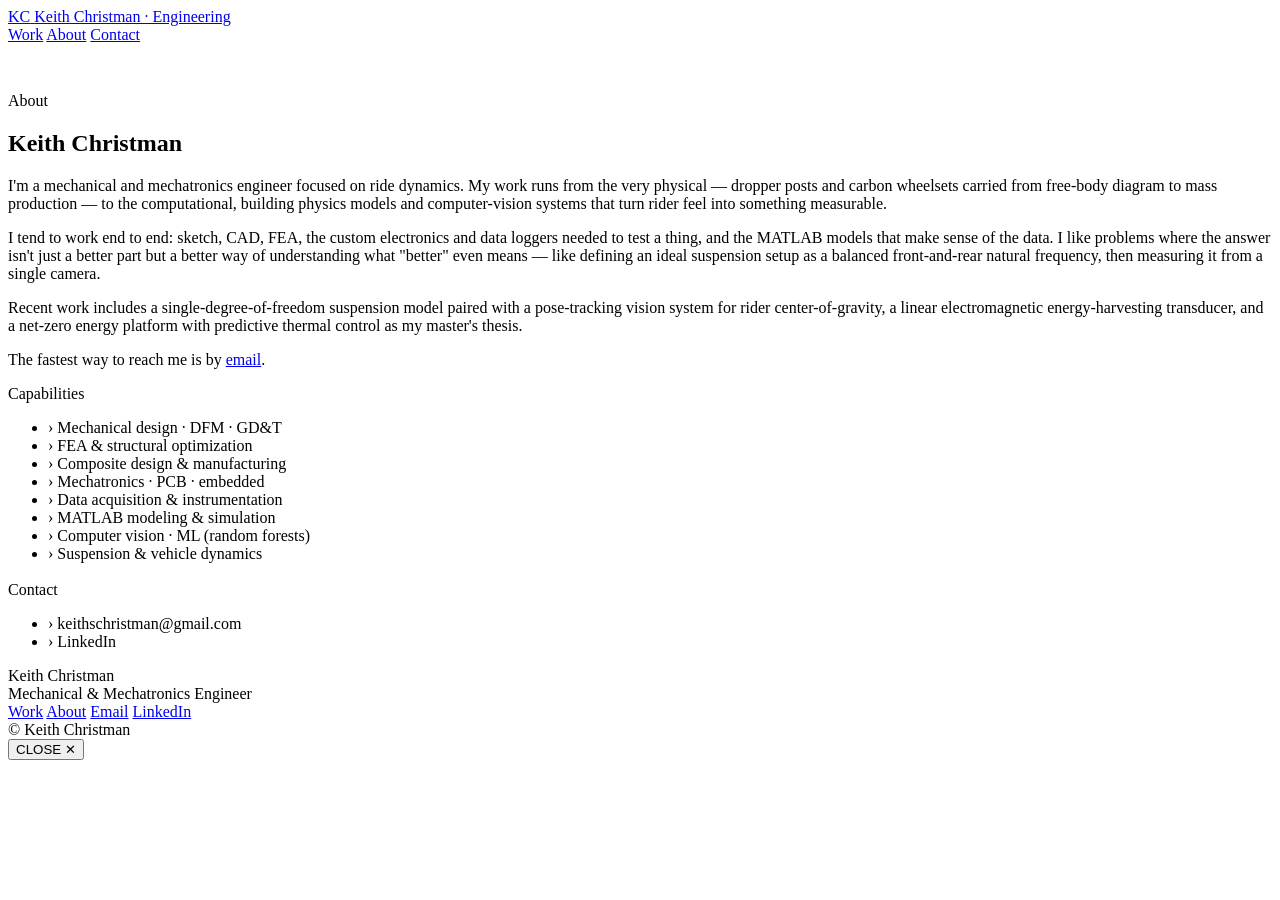
==== about.html @ a3cd7d82 "Add files via upload" ====
<!doctype html>
<html lang="en">
<head>
<meta charset="utf-8">
<meta name="viewport" content="width=device-width, initial-scale=1">
<script>document.documentElement.classList.add('js')</script>
<title>About — Keith Christman</title>
<meta name="description" content="About Keith Christman, mechanical &amp; mechatronics engineer.">
<link rel="icon" href="favicon.svg" type="image/svg+xml">
<meta property="og:title" content="About — Keith Christman">
<meta property="og:description" content="About Keith Christman, mechanical &amp; mechatronics engineer.">
<meta property="og:type" content="website">
<link rel="preconnect" href="https://fonts.googleapis.com">
<link rel="preconnect" href="https://fonts.gstatic.com" crossorigin>
<link href="https://fonts.googleapis.com/css2?family=Archivo:wght@500;600;700;800&family=IBM+Plex+Mono:wght@400;500;600&family=IBM+Plex+Sans:wght@400;500;600&display=swap" rel="stylesheet">
<link rel="stylesheet" href="css/style.css">
</head>
<body>
<header class="nav"><div class="wrap">
  <a class="brand" href="index.html">
    <span class="mark">KC</span>
    <span class="who">Keith Christman · Engineering</span>
  </a>
  <nav class="nav-links">
    <a href="index.html#work">Work</a>
    <a href="about.html" aria-current="page">About</a>
    <a href="mailto:keithschristman@gmail.com">Contact</a>
  </nav>
</div></header>
<main>
  <div class="wrap">
    <section class="phead" style="padding-top:48px">
      <span class="eyebrow" style="display:block;margin-bottom:18px">About</span>
      <h1>Keith Christman</h1>
    </section>
    <div class="abt-grid">
      <div class="prose mt0">
        <p>I'm a mechanical and mechatronics engineer focused on ride dynamics. My work runs
        from the very physical — dropper posts and carbon wheelsets carried from free-body
        diagram to mass production — to the computational, building physics models and
        computer-vision systems that turn rider feel into something measurable.</p>
        <p>I tend to work end to end: sketch, CAD, FEA, the custom electronics and data
        loggers needed to test a thing, and the MATLAB models that make sense of the data. I
        like problems where the answer isn't just a better part but a better way of
        understanding what "better" even means — like defining an ideal suspension setup as a
        balanced front-and-rear natural frequency, then measuring it from a single camera.</p>
        <p>Recent work includes a single-degree-of-freedom suspension model paired with a
        pose-tracking vision system for rider center-of-gravity, a linear electromagnetic
        energy-harvesting transducer, and a net-zero energy platform with predictive thermal
        control as my master's thesis.</p>
        <p>The fastest way to reach me is by <a href="mailto:keithschristman@gmail.com">email</a>.</p>
      </div>
      <aside>
        <div class="caps">
          <div class="h">Capabilities</div>
          <ul>
            <li><span class="b">›</span> Mechanical design · DFM · GD&amp;T</li>
            <li><span class="b">›</span> FEA &amp; structural optimization</li>
            <li><span class="b">›</span> Composite design &amp; manufacturing</li>
            <li><span class="b">›</span> Mechatronics · PCB · embedded</li>
            <li><span class="b">›</span> Data acquisition &amp; instrumentation</li>
            <li><span class="b">›</span> MATLAB modeling &amp; simulation</li>
            <li><span class="b">›</span> Computer vision · ML (random forests)</li>
            <li><span class="b">›</span> Suspension &amp; vehicle dynamics</li>
          </ul>
        </div>
        <div class="caps" style="margin-top:18px">
          <div class="h">Contact</div>
          <ul>
            <li><span class="b">›</span> <a href="mailto:keithschristman@gmail.com" style="text-decoration:none;color:inherit">keithschristman@gmail.com</a></li>
            <li><span class="b">›</span> <a href="https://www.linkedin.com/in/keith-christman-300a68103" style="text-decoration:none;color:inherit">LinkedIn</a></li>
          </ul>
        </div>
      </aside>
    </div>
  </div>
</main>
<footer><div class="wrap">
  <div>
    <div class="who">Keith Christman</div>
    <div class="meta">Mechanical &amp; Mechatronics Engineer</div>
  </div>
  <nav class="links">
    <a href="index.html#work">Work</a>
    <a href="about.html">About</a>
    <a href="mailto:keithschristman@gmail.com">Email</a>
    <a href="https://www.linkedin.com/in/keith-christman-300a68103">LinkedIn</a>
  </nav>
  <div class="meta">© <span id="yr"></span> Keith Christman</div>
</div></footer>
<div class="lb" id="lb" role="dialog" aria-modal="true" aria-label="Image viewer">
  <button class="x" id="lbx" aria-label="Close">CLOSE ✕</button>
  <img id="lbimg" alt="">
</div>
<script src="js/main.js"></script>
</body></html>
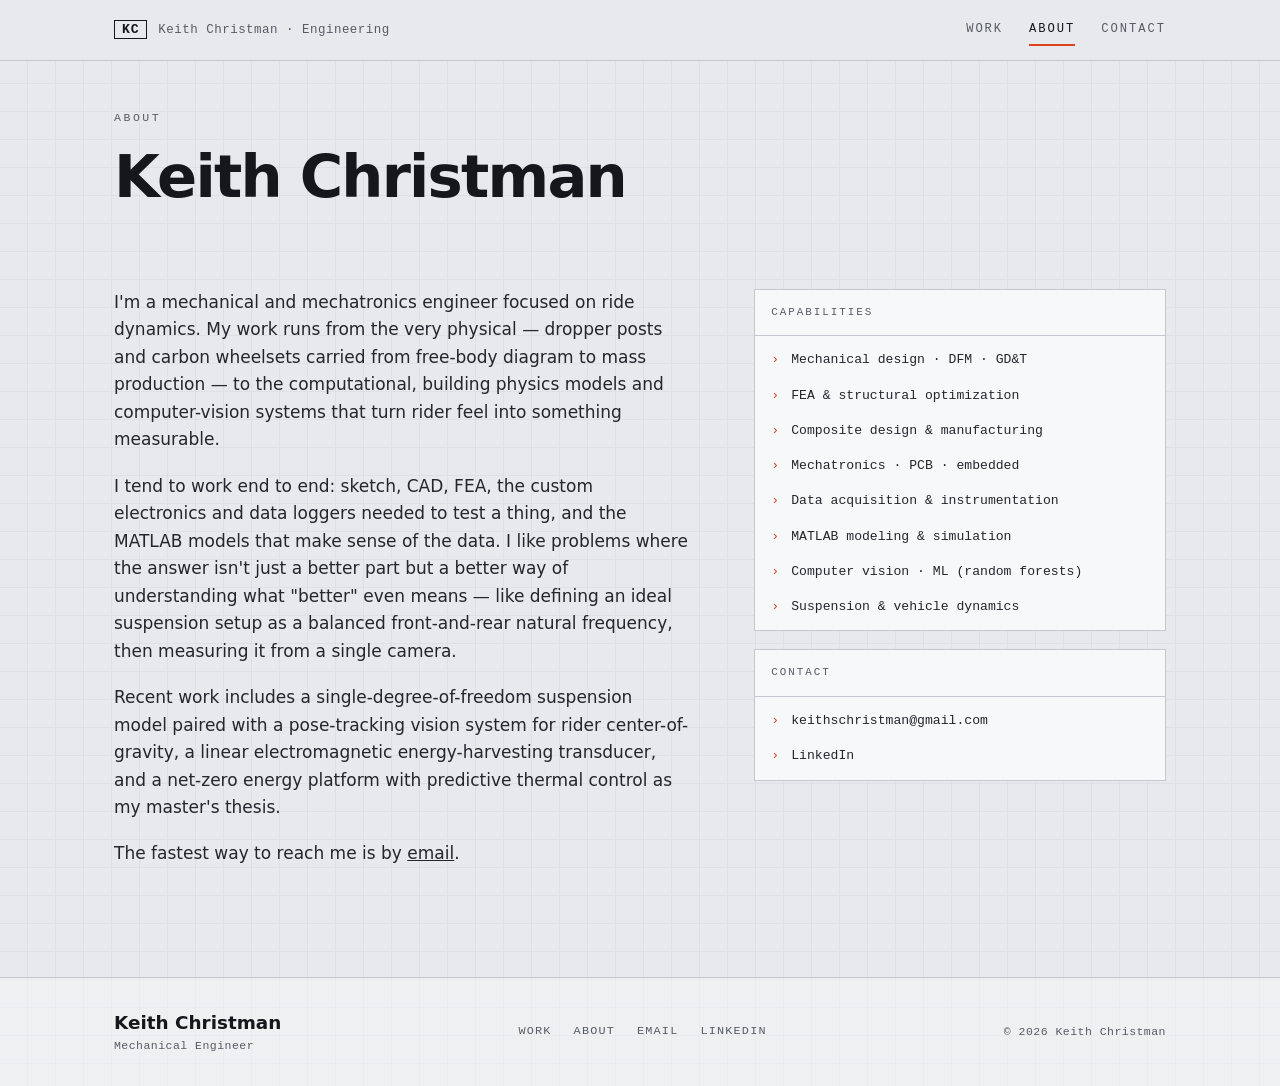
==== commit bf1a484a: "Add files via upload" ====
--- a/about.html
+++ b/about.html
@@ -5,10 +5,10 @@
 <meta name="viewport" content="width=device-width, initial-scale=1">
 <script>document.documentElement.classList.add('js')</script>
 <title>About — Keith Christman</title>
-<meta name="description" content="About Keith Christman, mechanical &amp; mechatronics engineer.">
+<meta name="description" content="About Keith Christman, mechanical engineer.">
 <link rel="icon" href="favicon.svg" type="image/svg+xml">
 <meta property="og:title" content="About — Keith Christman">
-<meta property="og:description" content="About Keith Christman, mechanical &amp; mechatronics engineer.">
+<meta property="og:description" content="About Keith Christman, mechanical engineer.">
 <meta property="og:type" content="website">
 <link rel="preconnect" href="https://fonts.googleapis.com">
 <link rel="preconnect" href="https://fonts.gstatic.com" crossorigin>
@@ -78,7 +78,7 @@
 <footer><div class="wrap">
   <div>
     <div class="who">Keith Christman</div>
-    <div class="meta">Mechanical &amp; Mechatronics Engineer</div>
+    <div class="meta">Mechanical Engineer</div>
   </div>
   <nav class="links">
     <a href="index.html#work">Work</a>
--- a/css/style.css
+++ b/css/style.css
@@ -0,0 +1,357 @@
+/* =========================================================================
+   Keith Christman — Engineering Portfolio
+   Visual language: technical drafting. Drafting-grid ground, hairline frames,
+   dimension-line dividers, monospace data callouts, a single anodized accent.
+   ========================================================================= */
+
+:root{
+  --bg:        #e7e9ec;   /* cool drafting-paper gray            */
+  --surface:   #f7f8f9;   /* near-white sheet                    */
+  --ink:       #15171c;   /* drafting ink (near-black)           */
+  --graphite:  #565c66;   /* secondary text / dimension lines    */
+  --line:      #c3c8d0;   /* hairlines                           */
+  --line-soft: #dde0e4;   /* faint grid lines                    */
+  --accent:    #d8451f;   /* anodized safety orange              */
+  --accent-dk: #b5350f;
+
+  --maxw: 1180px;
+  --gut: clamp(20px, 5vw, 64px);
+
+  --f-disp: "Archivo", system-ui, sans-serif;
+  --f-body: "IBM Plex Sans", system-ui, sans-serif;
+  --f-mono: "IBM Plex Mono", ui-monospace, monospace;
+
+  --ease: cubic-bezier(.22,.61,.36,1);
+}
+
+*{ box-sizing:border-box; }
+html{ -webkit-text-size-adjust:100%; scroll-behavior:smooth; }
+@media (prefers-reduced-motion: reduce){ html{ scroll-behavior:auto; } }
+
+body{
+  margin:0;
+  font-family:var(--f-body);
+  color:var(--ink);
+  background-color:var(--bg);
+  /* faint engineering grid */
+  background-image:
+    linear-gradient(var(--line-soft) 1px, transparent 1px),
+    linear-gradient(90deg, var(--line-soft) 1px, transparent 1px);
+  background-size: 28px 28px, 28px 28px;
+  background-position:-1px -1px;
+  font-size:17px;
+  line-height:1.62;
+  -webkit-font-smoothing:antialiased;
+  text-rendering:optimizeLegibility;
+}
+
+img{ max-width:100%; display:block; }
+a{ color:inherit; }
+
+/* ---- type ---------------------------------------------------------------- */
+h1,h2,h3{ font-family:var(--f-disp); font-weight:700; line-height:1.04;
+  letter-spacing:-.02em; margin:0; }
+p{ margin:0 0 1.1em; }
+.lede{ font-size:clamp(1.12rem,1.7vw,1.32rem); line-height:1.55; color:#23262d;
+  max-width:60ch; }
+
+.mono{ font-family:var(--f-mono); }
+.eyebrow{
+  font-family:var(--f-mono); font-size:.72rem; font-weight:500;
+  letter-spacing:.22em; text-transform:uppercase; color:var(--graphite);
+}
+.accent{ color:var(--accent); }
+
+/* ---- layout -------------------------------------------------------------- */
+.wrap{ max-width:var(--maxw); margin-inline:auto; padding-inline:var(--gut); }
+section{ position:relative; }
+
+/* dimension-line divider: hairline with vertical end ticks + centered label */
+.dim{
+  display:flex; align-items:center; gap:18px;
+  margin:0; padding-block:6px; color:var(--graphite);
+}
+.dim::before, .dim::after{
+  content:""; flex:1; height:10px;
+  background-image:
+    linear-gradient(var(--line),var(--line)),   /* horizontal rule */
+    linear-gradient(var(--line),var(--line));    /* end tick        */
+  background-size:100% 1px, 1px 10px;
+  background-repeat:no-repeat;
+}
+.dim::before{ background-position:center, left center; }
+.dim::after{  background-position:center, right center; }
+.dim .lab{
+  font-family:var(--f-mono); font-size:.72rem; letter-spacing:.2em;
+  text-transform:uppercase; white-space:nowrap; color:var(--graphite);
+}
+.dim .lab .n{ color:var(--accent); }
+/* left-weighted sub-dividers: short tick line, label, long line */
+.sub .dim::before{ flex:0 0 28px; }
+
+/* ---- top nav ------------------------------------------------------------- */
+.nav{
+  position:sticky; top:0; z-index:50;
+  background:rgba(231,233,236,.82);
+  backdrop-filter:saturate(140%) blur(8px);
+  border-bottom:1px solid var(--line);
+}
+.nav .wrap{ display:flex; align-items:center; justify-content:space-between;
+  height:60px; }
+.brand{ display:flex; align-items:baseline; gap:11px; text-decoration:none; }
+.brand .mark{
+  font-family:var(--f-mono); font-weight:600; letter-spacing:.06em;
+  border:1.5px solid var(--ink); padding:2px 7px; font-size:.82rem;
+  line-height:1; color:var(--ink);
+}
+.brand .who{ font-family:var(--f-mono); font-size:.78rem; letter-spacing:.04em;
+  color:var(--graphite); }
+.nav-links{ display:flex; gap:26px; }
+.nav-links a{
+  font-family:var(--f-mono); font-size:.76rem; letter-spacing:.16em;
+  text-transform:uppercase; text-decoration:none; color:var(--graphite);
+  padding-block:4px; position:relative;
+}
+.nav-links a:hover, .nav-links a[aria-current="page"]{ color:var(--ink); }
+.nav-links a[aria-current="page"]::after{
+  content:""; position:absolute; left:0; right:0; bottom:-2px; height:2px;
+  background:var(--accent);
+}
+@media (max-width:560px){
+  .brand .who{ display:none; }
+  .nav-links{ gap:18px; }
+}
+
+/* ---- hero / title block -------------------------------------------------- */
+.hero{ padding-top:clamp(48px,9vw,104px); padding-bottom:clamp(36px,6vw,72px); }
+.hero .eyebrow{ display:block; margin-bottom:20px; }
+.hero h1{
+  font-size:clamp(2.7rem,8.4vw,6rem); font-weight:800; letter-spacing:-.035em;
+  margin-bottom:.32em;
+}
+.hero h1 .l2{ display:block; }
+.hero .thesis{ max-width:54ch; font-size:clamp(1.1rem,1.8vw,1.4rem);
+  line-height:1.5; color:#23262d; }
+
+/* title block — drawing-style data strip */
+.titleblock{
+  margin-top:clamp(34px,5vw,54px);
+  border:1px solid var(--line); background:var(--surface);
+  display:grid; grid-template-columns:repeat(4,1fr);
+}
+.titleblock .cell{
+  padding:16px 18px; border-right:1px solid var(--line);
+}
+.titleblock .cell:last-child{ border-right:0; }
+.titleblock .k{ font-family:var(--f-mono); font-size:.66rem; letter-spacing:.18em;
+  text-transform:uppercase; color:var(--graphite); margin-bottom:7px; }
+.titleblock .v{ font-family:var(--f-disp); font-weight:600; font-size:1.02rem;
+  line-height:1.2; }
+@media (max-width:720px){
+  .titleblock{ grid-template-columns:repeat(2,1fr); }
+  .titleblock .cell:nth-child(2){ border-right:0; }
+  .titleblock .cell:nth-child(1),.titleblock .cell:nth-child(2){
+    border-bottom:1px solid var(--line); }
+}
+
+/* ---- project index grid -------------------------------------------------- */
+.work{ padding-block:clamp(40px,6vw,72px); }
+.work .dim{ margin-bottom:34px; }
+.grid{
+  display:grid; grid-template-columns:repeat(2,1fr);
+  gap:clamp(18px,2.4vw,30px);
+}
+@media (max-width:760px){ .grid{ grid-template-columns:1fr; } }
+
+.card{
+  --c:var(--line);
+  display:flex; flex-direction:column;
+  background:var(--surface); border:1px solid var(--c);
+  text-decoration:none; color:inherit; position:relative;
+  transition:border-color .3s var(--ease), transform .3s var(--ease);
+}
+.card:hover{ border-color:var(--ink); transform:translateY(-3px); }
+.card .shot{ aspect-ratio:16/10; overflow:hidden; background:#dfe2e6;
+  border-bottom:1px solid var(--c); }
+.card .shot img{ width:100%; height:100%; object-fit:cover;
+  transition:transform .55s var(--ease); }
+.card:hover .shot img{ transform:scale(1.035); }
+.card .body{ padding:18px 20px 22px; display:flex; flex-direction:column;
+  flex:1; gap:10px; }
+.card .tag{ font-family:var(--f-mono); font-size:.7rem; letter-spacing:.16em;
+  text-transform:uppercase; color:var(--graphite); }
+.card .tag .n{ color:var(--accent); }
+.card h3{ font-size:1.5rem; letter-spacing:-.02em; }
+.card .desc{ font-size:.96rem; color:#2c2f37; margin:0; }
+.card .stats{ margin-top:auto; padding-top:12px; display:flex; flex-wrap:wrap;
+  gap:7px; }
+.chip{
+  font-family:var(--f-mono); font-size:.68rem; letter-spacing:.04em;
+  color:var(--graphite); border:1px solid var(--line); padding:3px 8px;
+  white-space:nowrap;
+}
+.card:hover .chip{ border-color:#aeb4bd; }
+/* corner crop ticks on hover */
+.card::before,.card::after{
+  content:""; position:absolute; width:9px; height:9px; pointer-events:none;
+  opacity:0; transition:opacity .3s var(--ease);
+}
+.card::before{ top:-1px; left:-1px; border-top:2px solid var(--accent);
+  border-left:2px solid var(--accent); }
+.card::after{ bottom:-1px; right:-1px; border-bottom:2px solid var(--accent);
+  border-right:2px solid var(--accent); }
+.card:hover::before,.card:hover::after{ opacity:1; }
+
+/* ---- project page -------------------------------------------------------- */
+.crumb{ padding-top:30px; }
+.crumb a{ font-family:var(--f-mono); font-size:.74rem; letter-spacing:.12em;
+  text-transform:uppercase; color:var(--graphite); text-decoration:none; }
+.crumb a:hover{ color:var(--accent); }
+
+.phead{ padding-top:22px; padding-bottom:clamp(30px,5vw,52px); }
+.phead .tag{ font-family:var(--f-mono); font-size:.74rem; letter-spacing:.2em;
+  text-transform:uppercase; color:var(--graphite); display:block;
+  margin-bottom:18px; }
+.phead .tag .n{ color:var(--accent); }
+.phead h1{ font-size:clamp(2.2rem,5.4vw,3.7rem); font-weight:800;
+  letter-spacing:-.03em; margin-bottom:.5em; max-width:18ch; }
+.phead .lede{ margin-bottom:1.4em; }
+
+.statrow{ display:flex; flex-wrap:wrap; gap:10px; margin-top:6px; }
+.statrow .chip{ font-size:.74rem; padding:5px 11px; }
+
+.dl{ display:inline-flex; align-items:center; gap:9px; margin-top:26px;
+  font-family:var(--f-mono); font-size:.78rem; letter-spacing:.06em;
+  text-decoration:none; color:var(--ink);
+  border:1.5px solid var(--ink); padding:10px 16px; background:transparent;
+  transition:background .25s var(--ease), color .25s var(--ease); }
+.dl:hover{ background:var(--ink); color:var(--surface); }
+.dl svg{ width:15px; height:15px; }
+.actions{ display:flex; flex-wrap:wrap; gap:12px; margin-top:26px; }
+.actions .dl{ margin-top:0; }
+
+/* video + youtube share the framed-plate look but go edge-to-edge on black */
+figure.fig.media .imgwrap,
+figure.fig.embed .imgwrap{ padding:0; background:#0c0d10; }
+figure.fig.media video{ display:block; width:auto; max-width:100%; height:auto;
+  max-height:72vh; margin:0 auto; background:#0c0d10; border:0; }
+figure.fig.embed .frame{ position:relative; width:100%; aspect-ratio:16/9; }
+figure.fig.embed iframe{ position:absolute; inset:0; width:100%; height:100%; border:0; }
+
+/* image-less project card: a quiet graphite plate with a mono label */
+.card .shot.ph{ display:flex; align-items:center; justify-content:center;
+  background:linear-gradient(135deg,#2a2e35,#15171c); position:relative; }
+.card .shot.ph .lab{ font-family:var(--f-mono); font-size:.82rem; letter-spacing:.24em;
+  text-transform:uppercase; color:#cfd3da; text-align:center; }
+.card .shot.ph::after{ content:""; position:absolute; inset:14px;
+  border:1px solid rgba(255,255,255,.14); }
+
+/* prose blocks within project pages */
+.prose{ max-width:68ch; }
+.prose p{ color:#23262d; }
+.prose h2{ font-size:clamp(1.5rem,2.6vw,2rem); margin:1.6em 0 .5em; }
+
+/* sub-section header (dimension divider, left-weighted) */
+.sub{ margin:clamp(40px,6vw,72px) 0 26px; }
+.sub .dim .lab{ font-size:.74rem; }
+
+/* figures */
+.figs{ display:grid; gap:clamp(16px,2.2vw,28px); align-items:start; }
+.figs.two{ grid-template-columns:repeat(2,1fr); }
+.figs.three{ grid-template-columns:repeat(3,1fr); }
+@media (max-width:820px){ .figs.two,.figs.three{ grid-template-columns:1fr; } }
+
+figure.fig{ margin:0; background:var(--surface); border:1px solid var(--line);
+  overflow:hidden; display:flex; flex-direction:column; }
+/* default: a matted plate — image floats on a mat inside a hairline, so even
+   white-background CAD/line art reads as a framed sheet rather than a void.
+   Image sizes to its own content; no forced cell height, so no ragged gaps. */
+figure.fig .imgwrap{ background:#e9ebee; cursor:zoom-in;
+  padding:clamp(12px,1.8vw,20px); display:flex; align-items:center;
+  justify-content:center; }
+figure.fig img{ width:auto; max-width:100%; height:auto;
+  max-height:clamp(280px,42vh,460px); object-fit:contain;
+  background:#fff; border:1px solid var(--line); }
+/* cover figures: edge-to-edge photographic crop, uniform ratio */
+figure.fig.cover .imgwrap{ aspect-ratio:16/10; padding:0; }
+figure.fig.cover img{ width:100%; height:100%; max-height:none;
+  object-fit:cover; background:none; border:0; }
+figure.fig figcaption{
+  font-family:var(--f-mono); font-size:.72rem; letter-spacing:.03em;
+  color:var(--graphite); padding:11px 14px; border-top:1px solid var(--line);
+  line-height:1.45; background:var(--surface); }
+figure.fig figcaption .fn{ color:var(--accent); margin-right:8px; }
+
+.pnav{ display:flex; justify-content:space-between; gap:16px;
+  border-top:1px solid var(--line); margin-top:clamp(48px,7vw,84px);
+  padding-block:30px; }
+.pnav a{ font-family:var(--f-mono); font-size:.78rem; letter-spacing:.08em;
+  text-decoration:none; color:var(--graphite); max-width:48%; }
+.pnav a:hover{ color:var(--accent); }
+.pnav .d{ font-size:.66rem; letter-spacing:.18em; text-transform:uppercase;
+  display:block; margin-bottom:4px; }
+.pnav a.next{ text-align:right; margin-left:auto; }
+
+/* ---- about --------------------------------------------------------------- */
+.abt-grid{ display:grid; grid-template-columns:1.4fr 1fr;
+  gap:clamp(28px,5vw,64px); align-items:start; }
+@media (max-width:820px){ .abt-grid{ grid-template-columns:1fr; } }
+.caps{ border:1px solid var(--line); background:var(--surface); }
+.caps .h{ font-family:var(--f-mono); font-size:.68rem; letter-spacing:.18em;
+  text-transform:uppercase; color:var(--graphite); padding:14px 16px;
+  border-bottom:1px solid var(--line); }
+.caps ul{ margin:0; padding:6px 0; list-style:none; }
+.caps li{ font-family:var(--f-mono); font-size:.82rem; color:#23262d;
+  padding:7px 16px; display:flex; gap:12px; }
+.caps li .b{ color:var(--accent); }
+
+/* ---- footer -------------------------------------------------------------- */
+footer{ border-top:1px solid var(--line); margin-top:clamp(50px,8vw,90px);
+  background:rgba(247,248,249,.5); }
+footer .wrap{ display:flex; flex-wrap:wrap; gap:18px 40px;
+  justify-content:space-between; align-items:center; padding-block:30px; }
+footer .who{ font-family:var(--f-disp); font-weight:700; font-size:1.15rem; }
+footer .meta{ font-family:var(--f-mono); font-size:.72rem; letter-spacing:.04em;
+  color:var(--graphite); }
+footer a{ color:var(--graphite); text-decoration:none; }
+footer a:hover{ color:var(--accent); }
+footer .links{ display:flex; gap:22px; font-family:var(--f-mono);
+  font-size:.74rem; letter-spacing:.1em; text-transform:uppercase; }
+
+/* ---- entrance ------------------------------------------------------------ */
+/* Content is ALWAYS visible — nothing is hidden waiting on a script. The only
+   motion is one self-completing load fade on the hero (fill-mode lands it on
+   the final state, so it can never get stuck mid-animation). */
+.reveal{ opacity:1; transform:none; }
+@keyframes riseIn{ from{ opacity:0; transform:translateY(14px); }
+  to{ opacity:1; transform:none; } }
+.hero .eyebrow,.hero h1,.hero .thesis,.hero .titleblock{
+  animation:riseIn .7s var(--ease) both; }
+.hero h1{ animation-delay:.05s; }
+.hero .thesis{ animation-delay:.12s; }
+.hero .titleblock{ animation-delay:.2s; }
+@media (prefers-reduced-motion: reduce){
+  .hero .eyebrow,.hero h1,.hero .thesis,.hero .titleblock{ animation:none; }
+  .card:hover{ transform:none; }
+  .card .shot img,.card:hover .shot img{ transition:none; transform:none; }
+}
+
+/* ---- lightbox ------------------------------------------------------------ */
+.lb{ position:fixed; inset:0; z-index:100; display:none;
+  background:rgba(18,20,24,.92); padding:4vmin;
+  align-items:center; justify-content:center; }
+.lb.open{ display:flex; }
+.lb img{ max-width:96vw; max-height:92vh; object-fit:contain;
+  border:1px solid #3a3d44; }
+.lb .x{ position:absolute; top:14px; right:18px; font-family:var(--f-mono);
+  font-size:.8rem; letter-spacing:.1em; color:#cfd3d8; background:none;
+  border:1px solid #4a4d55; padding:7px 12px; cursor:pointer; }
+.lb .x:hover{ color:#fff; border-color:#fff; }
+
+/* focus visibility */
+a:focus-visible, button:focus-visible{
+  outline:2px solid var(--accent); outline-offset:3px; }
+
+/* utility */
+.full{ width:100%; }
+.mt0{ margin-top:0; }
